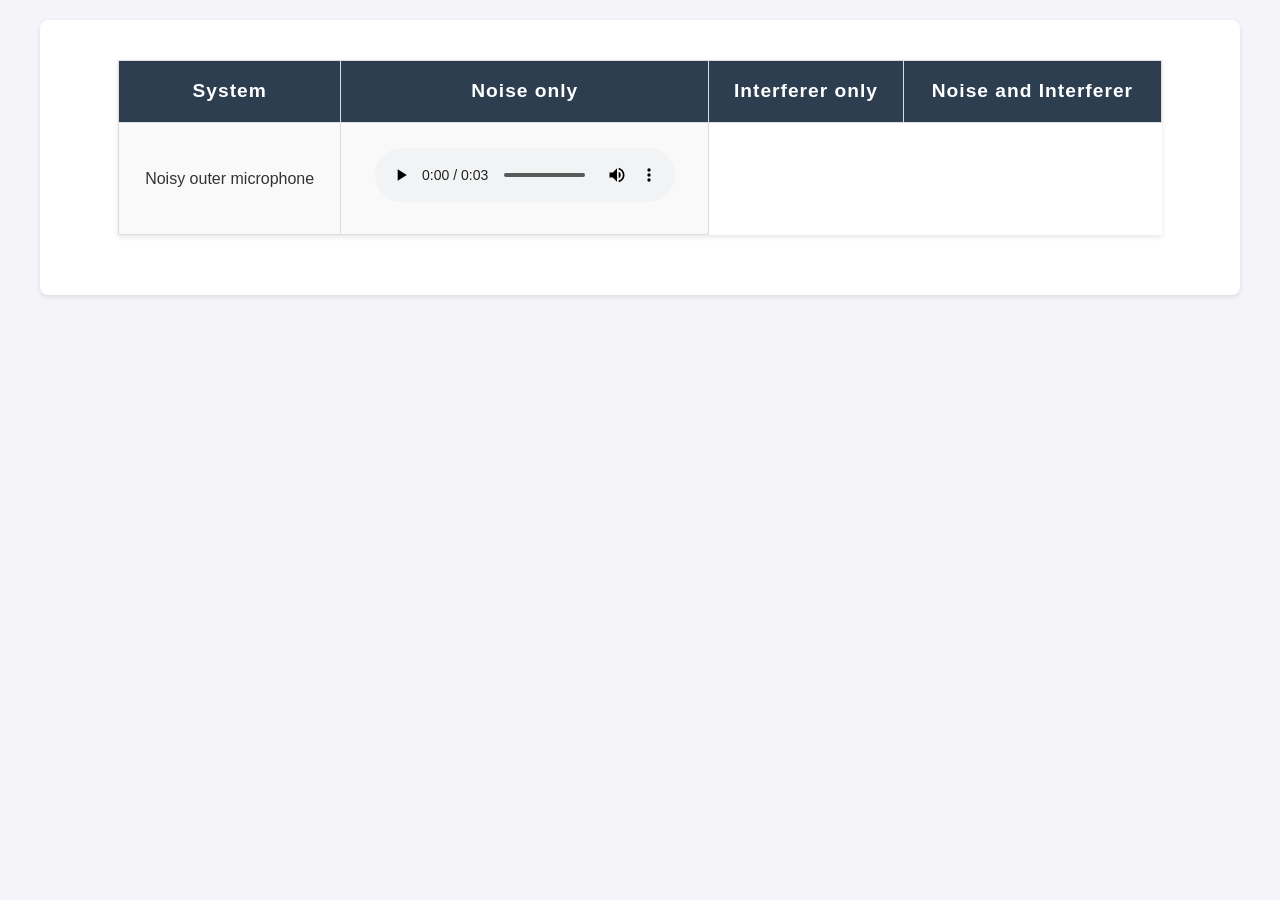
==== index.html @ b4fbca9c "Rename index_empty.html to index.html" ====
<!DOCTYPE html>

<html lang="en-US">
<head>
<meta charset="UTF-8">
<title>test test test</title>
<link rel="stylesheet" href="styles.css" />
</head>

<body>

<div>


<table>
<tr> 
<th>System</th><th>Noise only</th><th>Interferer only</th><th>Noise and Interferer</th>
</tr>

<tr> 
<td>
Noisy outer microphone 
</td>
<td>
	<audio controls="controls"><source src="audio_empty/output_0.wav" type="audio/x-wav" /></audio>
	</td>

</tr>

</table>

</body>
</html>
---- styles.css ----
/* General Styles */
body {
    font-family: 'Arial', sans-serif;
    line-height: 1.6;
    margin: 0;
    padding: 0;
    background-color: #f4f4f9;
    color: #333;
    text-align: center;
    max-width: 1200px;
    margin: auto;
}

/* Header Styles */
h1 {
    font-size: 2.5rem;
    color: #2c3e50;
    margin-bottom: 20px;
}

h2 {
    font-size: 2rem;
    color: #34495e;
    margin-bottom: 15px;
}

p {
    font-size: 1rem;
    color: #555;
    margin-bottom: 20px;
    text-align: left;
}

/* Links */
a {
    color: #3498db;
    text-decoration: none;
}

a:hover {
    text-decoration: underline;
}

/* Table Styles */
table {
    width: 90%;
    margin: 20px auto;
    margin-bottom: 40px; /* Add this */
    border-collapse: collapse;
    box-shadow: 0 2px 5px rgba(0, 0, 0, 0.1);
    background-color: #fff;
}

/* Ensure the first column has a minimum width */
table th:first-child,
table td:first-child {
    min-width: 150px; /* Adjust this value as needed */
    white-space: nowrap; /* Prevent text from wrapping */
}

table th,
table td {
    padding: 15px;
    text-align: center;
    border: 1px solid #ddd;
}

table th {
    background-color: #2c3e50;
    color: #fff;
    font-weight: bold;
    font-size: 1.2rem; /* Add this */
    letter-spacing: 1px; /* Add this */
}

table tr:nth-child(even) {
    background-color: #f9f9f9;
}

table tr:hover {
    background-color: #f1f1f1;
}

/* Audio Controls */
audio {
    margin: 10px 0;
}

/* Div and Figure Styling */
div {
    padding: 20px;
    margin: 20px auto;
    background-color: #fff;
    border-radius: 8px;
    box-shadow: 0 2px 5px rgba(0, 0, 0, 0.1);
}

figure {
    margin: 20px auto;
    text-align: center;
}

/* Responsive Design */
@media (max-width: 768px) {
    body {
        padding: 10px;
    }

    h1 {
        font-size: 2rem;
    }

    h2 {
        font-size: 1.5rem;
    }

    table {
        width: 100%;
    }
}

/* Styling for Description List */
dl {
    margin: 20px auto;
    padding: 20px;
    background-color: #f9f9f9; /* Light background for contrast */
    border-radius: 8px; /* Rounded corners */
    box-shadow: 0 2px 5px rgba(0, 0, 0, 0.1); /* Subtle shadow for depth */
    max-width: 800px; /* Limit the width */
    font-family: 'Arial', sans-serif;
}

dt {
    font-weight: bold;
    font-size: 1.2rem; /* Slightly larger font for emphasis */
    color: #2c3e50; /* Darker color for the term */
    margin-top: 15px; /* Space above each term */
    text-align: left; /* Align terms to the left */
}

dd {
    font-size: 1rem;
    color: #555; /* Softer color for the description */
    margin-left: 20px; /* Indent descriptions */
    margin-bottom: 10px; /* Space between descriptions */
    line-height: 1.6; /* Improve readability */
    text-align: left; /* Align terms to the left */
}
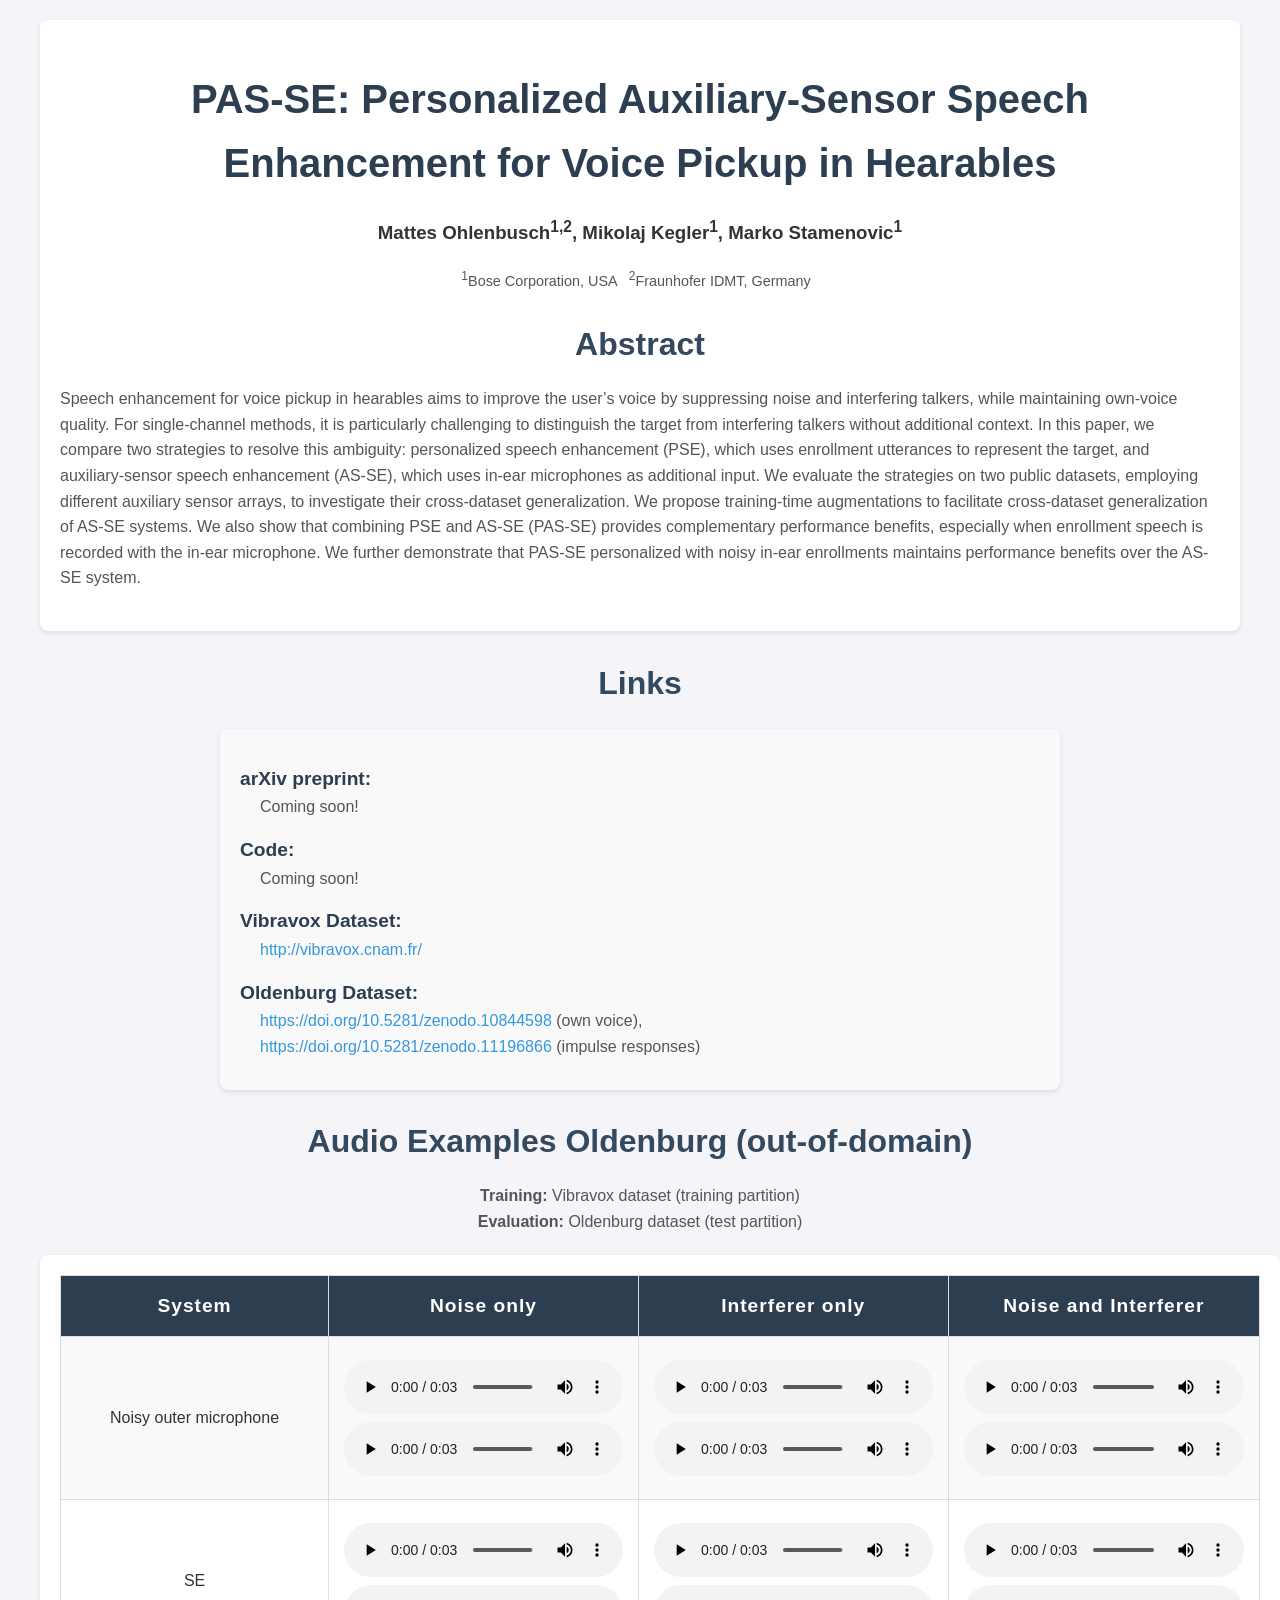
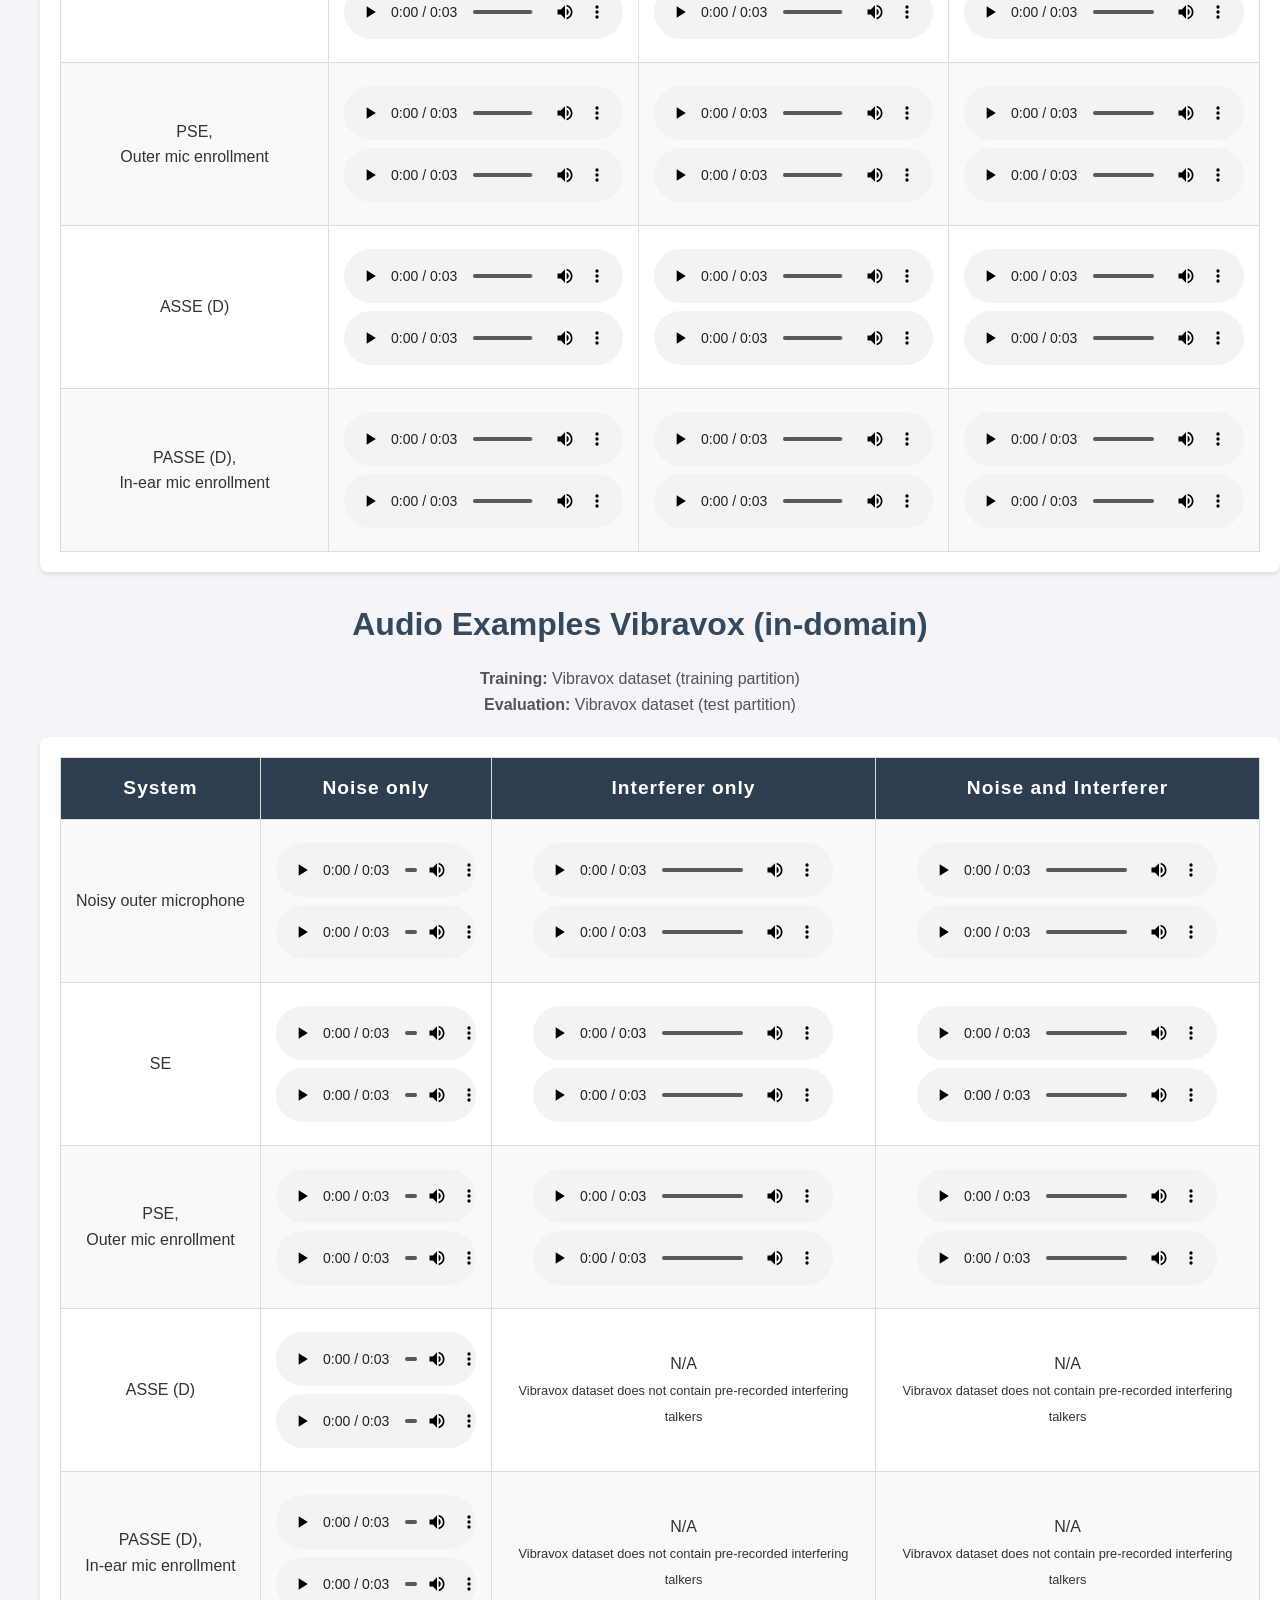
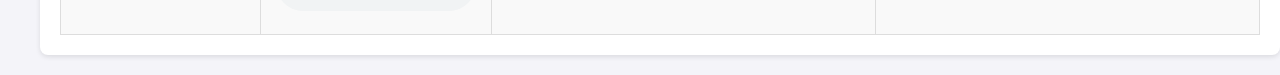
==== commit 62a959c7: "Updates" ====
--- a/index.html
+++ b/index.html
@@ -3,15 +3,58 @@
 <html lang="en-US">
 <head>
 <meta charset="UTF-8">
-<title>test test test</title>
+<title>PASSE: Personalized Auxiliary-Sensor Speech Enhancement for Voice Pickup in Hearables</title>
 <link rel="stylesheet" href="styles.css" />
 </head>
 
 <body>
 
 <div>
-
-
+<h1>
+PAS-SE: Personalized Auxiliary-Sensor Speech Enhancement for Voice Pickup in Hearables</h1>
+<h3>
+Mattes Ohlenbusch<sup>1,2</sup>, Mikolaj Kegler<sup>1</sup>, Marko Stamenovic<sup>1</sup>
+</h3>
+
+<p style="font-size: 0.9em; text-align: center; margin-top: 5px; margin-bottom: 20px;">
+<sup>1</sup>Bose Corporation, USA &nbsp; <sup>2</sup>Fraunhofer IDMT, Germany &nbsp;
+</p>
+
+<h2>Abstract</h2>
+<p>
+Speech enhancement for voice pickup in hearables aims to improve the user’s voice by suppressing noise and interfering talkers, while maintaining own-voice quality. 
+For single-channel methods, it is particularly challenging to distinguish the target from interfering talkers without additional context. 
+In this paper, we compare two strategies to resolve this ambiguity:
+personalized speech enhancement (PSE), which uses enrollment utterances to represent the target, and auxiliary‑sensor speech enhancement (AS-SE), which uses in‑ear microphones as additional input.
+We evaluate the strategies on two public datasets, employing different auxiliary sensor arrays, to investigate their cross-dataset generalization.
+We propose training‑time augmentations to facilitate cross-dataset generalization of AS-SE systems. We also show that combining PSE and AS-SE (PAS-SE) provides complementary performance benefits, especially when enrollment speech is recorded with the in‑ear microphone.
+We further demonstrate that PAS-SE personalized with noisy in-ear enrollments maintains performance benefits over the AS-SE system.
+</p>
+</div>
+
+<h2>Links</h2>
+
+<dl>
+	<dt>arXiv preprint:</dt> 
+	<dd>Coming soon!<!-- This is a comment <a href="https://arxiv.org/abs/2310.06554">https://arxiv.org/abs/2310.06554</a> --></dd>
+	<dt>Code:</dt>
+	<dd>Coming soon!</dd>
+	<dt>Vibravox Dataset:</dt> 
+	<dd><a href="http://vibravox.cnam.fr/">http://vibravox.cnam.fr/</a></dd>
+	<dt>Oldenburg Dataset:</dt> 
+	<dd><a href="https://doi.org/10.5281/zenodo.10844598">https://doi.org/10.5281/zenodo.10844598</a> (own voice),<br>
+		<a href="https://doi.org/10.5281/zenodo.11196866">https://doi.org/10.5281/zenodo.11196866</a> (impulse responses)</dd>
+
+</dl>
+
+<h2>Audio Examples Oldenburg (out-of-domain)</h2>
+
+<p style="text-align: center;">
+<strong>Training:</strong> Vibravox dataset (training partition)<br>
+<strong>Evaluation:</strong> Oldenburg dataset (test partition)
+</p>
+
+<div class="table-container">
 <table>
 <tr> 
 <th>System</th><th>Noise only</th><th>Interferer only</th><th>Noise and Interferer</th>
@@ -22,12 +65,299 @@
 Noisy outer microphone 
 </td>
 <td>
-	<audio controls="controls"><source src="audio_empty/output_0.wav" type="audio/x-wav" /></audio>
-	</td>
-
-</tr>
+	<audio controls="controls"><source src="audio/OL_N/Noisy_Ref/output_0.wav" type="audio/x-wav" /></audio>
+	<audio controls="controls"><source src="audio/OL_N/Noisy_Ref/output_1.wav" type="audio/x-wav" /></audio>
+</td>
+<td>
+	<audio controls="controls"><source src="audio/OL_I/Noisy_Ref/output_0.wav" type="audio/x-wav" /></audio>
+	<audio controls="controls"><source src="audio/OL_I/Noisy_Ref/output_1.wav" type="audio/x-wav" /></audio>
+</td>
+<td>
+	<audio controls="controls"><source src="audio/OL_NI/Noisy_Ref/output_0.wav" type="audio/x-wav" /></audio>
+	<audio controls="controls"><source src="audio/OL_NI/Noisy_Ref/output_1.wav" type="audio/x-wav" /></audio>
+</td>
+</tr>
+
+<tr> 
+<td>
+SE 
+</td>
+<td>
+	<audio controls="controls"><source src="audio/OL_N/FTJNF_SC/output_0.wav" type="audio/x-wav" /></audio>
+	<audio controls="controls"><source src="audio/OL_N/FTJNF_SC/output_1.wav" type="audio/x-wav" /></audio>
+</td>
+<td>
+	<audio controls="controls"><source src="audio/OL_I/FTJNF_SC/output_0.wav" type="audio/x-wav" /></audio>
+	<audio controls="controls"><source src="audio/OL_I/FTJNF_SC/output_1.wav" type="audio/x-wav" /></audio>
+</td>
+<td>
+	<audio controls="controls"><source src="audio/OL_NI/FTJNF_SC/output_0.wav" type="audio/x-wav" /></audio>
+	<audio controls="controls"><source src="audio/OL_NI/FTJNF_SC/output_1.wav" type="audio/x-wav" /></audio>
+</td>
+</tr>
+
+
+<tr> 
+	<td>
+	PSE,<br>Outer mic enrollment
+	</td>
+	<td>
+		<audio controls="controls"><source src="audio/OL_N/FTJNF_SC_OM/output_0.wav" type="audio/x-wav" /></audio>
+		<audio controls="controls"><source src="audio/OL_N/FTJNF_SC_OM/output_1.wav" type="audio/x-wav" /></audio>
+	</td>
+	<td>
+		<audio controls="controls"><source src="audio/OL_I/FTJNF_SC_OM/output_0.wav" type="audio/x-wav" /></audio>
+		<audio controls="controls"><source src="audio/OL_I/FTJNF_SC_OM/output_1.wav" type="audio/x-wav" /></audio>
+	</td>
+	<td>
+		<audio controls="controls"><source src="audio/OL_NI/FTJNF_SC_OM/output_0.wav" type="audio/x-wav" /></audio>
+		<audio controls="controls"><source src="audio/OL_NI/FTJNF_SC_OM/output_1.wav" type="audio/x-wav" /></audio>
+	</td>
+	</tr>
+
+
+<tr> 
+<td>
+ASSE (D) 
+</td>
+<td>
+	<audio controls="controls"><source src="audio/OL_N/FTJNF_MC_D/output_0.wav" type="audio/x-wav" /></audio>
+	<audio controls="controls"><source src="audio/OL_N/FTJNF_MC_D/output_1.wav" type="audio/x-wav" /></audio>
+</td>
+<td>
+	<audio controls="controls"><source src="audio/OL_I/FTJNF_MC_D/output_0.wav" type="audio/x-wav" /></audio>
+	<audio controls="controls"><source src="audio/OL_I/FTJNF_MC_D/output_1.wav" type="audio/x-wav" /></audio>
+</td>
+<td>
+	<audio controls="controls"><source src="audio/OL_NI/FTJNF_MC_D/output_0.wav" type="audio/x-wav" /></audio>
+	<audio controls="controls"><source src="audio/OL_NI/FTJNF_MC_D/output_1.wav" type="audio/x-wav" /></audio>
+</td>
+</tr>
+
+
+<tr> 
+	<td>
+	PASSE (D),<br>In-ear mic enrollment
+	</td>
+	<td>
+		<audio controls="controls"><source src="audio/OL_N/FTJNF_MC_D_IM/output_0.wav" type="audio/x-wav" /></audio>
+		<audio controls="controls"><source src="audio/OL_N/FTJNF_MC_D_IM/output_1.wav" type="audio/x-wav" /></audio>
+	</td>
+	<td>
+		<audio controls="controls"><source src="audio/OL_I/FTJNF_MC_D_IM/output_0.wav" type="audio/x-wav" /></audio>
+		<audio controls="controls"><source src="audio/OL_I/FTJNF_MC_D_IM/output_1.wav" type="audio/x-wav" /></audio>
+	</td>
+	<td>
+		<audio controls="controls"><source src="audio/OL_NI/FTJNF_MC_D_IM/output_0.wav" type="audio/x-wav" /></audio>
+		<audio controls="controls"><source src="audio/OL_NI/FTJNF_MC_D_IM/output_1.wav" type="audio/x-wav" /></audio>
+	</td>
+	</tr>
 
 </table>
+</div>
+
+<!-- Alternative card layout for very small screens -->
+<div class="cards-container">
+    <div class="audio-card">
+        <h4>Noisy outer microphone</h4>
+        <div class="audio-section">
+            <h5>Noise only</h5>
+            <audio controls="controls"><source src="audio/OL_N/Noisy_Ref/output_0.wav" type="audio/x-wav" /></audio>
+            <audio controls="controls"><source src="audio/OL_N/Noisy_Ref/output_1.wav" type="audio/x-wav" /></audio>
+        </div>
+        <div class="audio-section">
+            <h5>Interferer only</h5>
+            <audio controls="controls"><source src="audio/OL_I/Noisy_Ref/output_0.wav" type="audio/x-wav" /></audio>
+            <audio controls="controls"><source src="audio/OL_I/Noisy_Ref/output_1.wav" type="audio/x-wav" /></audio>
+        </div>
+        <div class="audio-section">
+            <h5>Noise and Interferer</h5>
+            <audio controls="controls"><source src="audio/OL_NI/Noisy_Ref/output_0.wav" type="audio/x-wav" /></audio>
+            <audio controls="controls"><source src="audio/OL_NI/Noisy_Ref/output_1.wav" type="audio/x-wav" /></audio>
+        </div>
+    </div>
+
+    <div class="audio-card">
+        <h4>SE</h4>
+        <div class="audio-section">
+            <h5>Noise only</h5>
+            <audio controls="controls"><source src="audio/OL_N/FTJNF_SC/output_0.wav" type="audio/x-wav" /></audio>
+            <audio controls="controls"><source src="audio/OL_N/FTJNF_SC/output_1.wav" type="audio/x-wav" /></audio>
+        </div>
+        <div class="audio-section">
+            <h5>Interferer only</h5>
+            <audio controls="controls"><source src="audio/OL_I/FTJNF_SC/output_0.wav" type="audio/x-wav" /></audio>
+            <audio controls="controls"><source src="audio/OL_I/FTJNF_SC/output_1.wav" type="audio/x-wav" /></audio>
+        </div>
+        <div class="audio-section">
+            <h5>Noise and Interferer</h5>
+            <audio controls="controls"><source src="audio/OL_NI/FTJNF_SC/output_0.wav" type="audio/x-wav" /></audio>
+            <audio controls="controls"><source src="audio/OL_NI/FTJNF_SC/output_1.wav" type="audio/x-wav" /></audio>
+        </div>
+    </div>
+
+    <div class="audio-card">
+        <h4>PSE, Outer mic enrollment</h4>
+        <div class="audio-section">
+            <h5>Noise only</h5>
+            <audio controls="controls"><source src="audio/OL_N/FTJNF_SC_OM/output_0.wav" type="audio/x-wav" /></audio>
+            <audio controls="controls"><source src="audio/OL_N/FTJNF_SC_OM/output_1.wav" type="audio/x-wav" /></audio>
+        </div>
+        <div class="audio-section">
+            <h5>Interferer only</h5>
+            <audio controls="controls"><source src="audio/OL_I/FTJNF_SC_OM/output_0.wav" type="audio/x-wav" /></audio>
+            <audio controls="controls"><source src="audio/OL_I/FTJNF_SC_OM/output_1.wav" type="audio/x-wav" /></audio>
+        </div>
+        <div class="audio-section">
+            <h5>Noise and Interferer</h5>
+            <audio controls="controls"><source src="audio/OL_NI/FTJNF_SC_OM/output_0.wav" type="audio/x-wav" /></audio>
+            <audio controls="controls"><source src="audio/OL_NI/FTJNF_SC_OM/output_1.wav" type="audio/x-wav" /></audio>
+        </div>
+    </div>
+
+    <div class="audio-card">
+        <h4>ASSE (D)</h4>
+        <div class="audio-section">
+            <h5>Noise only</h5>
+            <audio controls="controls"><source src="audio/OL_N/FTJNF_MC_D/output_0.wav" type="audio/x-wav" /></audio>
+            <audio controls="controls"><source src="audio/OL_N/FTJNF_MC_D/output_1.wav" type="audio/x-wav" /></audio>
+        </div>
+        <div class="audio-section">
+            <h5>Interferer only</h5>
+            <audio controls="controls"><source src="audio/OL_I/FTJNF_MC_D/output_0.wav" type="audio/x-wav" /></audio>
+            <audio controls="controls"><source src="audio/OL_I/FTJNF_MC_D/output_1.wav" type="audio/x-wav" /></audio>
+        </div>
+        <div class="audio-section">
+            <h5>Noise and Interferer</h5>
+            <audio controls="controls"><source src="audio/OL_NI/FTJNF_MC_D/output_0.wav" type="audio/x-wav" /></audio>
+            <audio controls="controls"><source src="audio/OL_NI/FTJNF_MC_D/output_1.wav" type="audio/x-wav" /></audio>
+        </div>
+    </div>
+
+    <div class="audio-card">
+        <h4>PASSE (D), In-ear mic enrollment</h4>
+        <div class="audio-section">
+            <h5>Noise only</h5>
+            <audio controls="controls"><source src="audio/OL_N/FTJNF_MC_D_IM/output_0.wav" type="audio/x-wav" /></audio>
+            <audio controls="controls"><source src="audio/OL_N/FTJNF_MC_D_IM/output_1.wav" type="audio/x-wav" /></audio>
+        </div>
+        <div class="audio-section">
+            <h5>Interferer only</h5>
+            <audio controls="controls"><source src="audio/OL_I/FTJNF_MC_D_IM/output_0.wav" type="audio/x-wav" /></audio>
+            <audio controls="controls"><source src="audio/OL_I/FTJNF_MC_D_IM/output_1.wav" type="audio/x-wav" /></audio>
+        </div>
+        <div class="audio-section">
+            <h5>Noise and Interferer</h5>
+            <audio controls="controls"><source src="audio/OL_NI/FTJNF_MC_D_IM/output_0.wav" type="audio/x-wav" /></audio>
+            <audio controls="controls"><source src="audio/OL_NI/FTJNF_MC_D_IM/output_1.wav" type="audio/x-wav" /></audio>
+        </div>
+    </div>
+</div>
+
+<h2>Audio Examples Vibravox (in-domain)</h2>
+
+<p style="text-align: center;">
+<strong>Training:</strong> Vibravox dataset (training partition)<br>
+<strong>Evaluation:</strong> Vibravox dataset (test partition)
+</p>
+
+<div class="table-container">
+<table>
+<tr> 
+<th>System</th><th>Noise only</th><th>Interferer only</th><th>Noise and Interferer</th>
+</tr>
+
+<tr> 
+<td>
+Noisy outer microphone 
+</td>
+<td>
+	<audio controls="controls"><source src="audio/VV_N/Noisy_Ref/output_0.wav" type="audio/x-wav" /></audio>
+	<audio controls="controls"><source src="audio/VV_N/Noisy_Ref/output_1.wav" type="audio/x-wav" /></audio>
+	</td>
+<td>
+	<audio controls="controls"><source src="audio/VV_I/Noisy_Ref/output_0.wav" type="audio/x-wav" /></audio>
+	<audio controls="controls"><source src="audio/VV_I/Noisy_Ref/output_1.wav" type="audio/x-wav" /></audio>
+	</td>
+<td>
+	<audio controls="controls"><source src="audio/VV_NI/Noisy_Ref/output_0.wav" type="audio/x-wav" /></audio>
+	<audio controls="controls"><source src="audio/VV_NI/Noisy_Ref/output_1.wav" type="audio/x-wav" /></audio>
+	</td>
+</tr>
+
+<tr> 
+<td>
+SE 
+</td>
+<td>
+	<audio controls="controls"><source src="audio/VV_N/FTJNF_SC/output_0.wav" type="audio/x-wav" /></audio>
+	<audio controls="controls"><source src="audio/VV_N/FTJNF_SC/output_1.wav" type="audio/x-wav" /></audio>
+	</td>
+<td>
+	<audio controls="controls"><source src="audio/VV_I/FTJNF_SC/output_0.wav" type="audio/x-wav" /></audio>
+	<audio controls="controls"><source src="audio/VV_I/FTJNF_SC/output_1.wav" type="audio/x-wav" /></audio>
+	</td>
+<td>
+	<audio controls="controls"><source src="audio/VV_NI/FTJNF_SC/output_0.wav" type="audio/x-wav" /></audio>
+	<audio controls="controls"><source src="audio/VV_NI/FTJNF_SC/output_1.wav" type="audio/x-wav" /></audio>
+	</td>
+</tr>
+
+
+<tr> 
+	<td>
+	PSE,<br>Outer mic enrollment
+	</td>
+	<td>
+		<audio controls="controls"><source src="audio/VV_N/FTJNF_SC_OM/output_0.wav" type="audio/x-wav" /></audio>
+		<audio controls="controls"><source src="audio/VV_N/FTJNF_SC_OM/output_1.wav" type="audio/x-wav" /></audio>
+			</td>
+	<td>
+		<audio controls="controls"><source src="audio/VV_I/FTJNF_SC_OM/output_0.wav" type="audio/x-wav" /></audio>
+		<audio controls="controls"><source src="audio/VV_I/FTJNF_SC_OM/output_1.wav" type="audio/x-wav" /></audio>
+		</td>
+	<td>
+		<audio controls="controls"><source src="audio/VV_NI/FTJNF_SC_OM/output_0.wav" type="audio/x-wav" /></audio>
+		<audio controls="controls"><source src="audio/VV_NI/FTJNF_SC_OM/output_1.wav" type="audio/x-wav" /></audio>
+	</td>
+	</tr>
+
+<tr> 
+<td>
+ASSE (D) 
+</td>
+<td>
+	<audio controls="controls"><source src="audio/VV_N/FTJNF_MC_D/output_0.wav" type="audio/x-wav" /></audio>
+	<audio controls="controls"><source src="audio/VV_N/FTJNF_MC_D/output_1.wav" type="audio/x-wav" /></audio>
+	</td>
+<td>
+	N/A<br><span style="font-size: 0.8em;">Vibravox dataset does not contain pre-recorded interfering talkers</span>
+</td>
+<td>
+	N/A<br><span style="font-size: 0.8em;">Vibravox dataset does not contain pre-recorded interfering talkers</span>
+</td>
+</tr>
+
+
+
+<tr> 
+	<td>
+	PASSE (D),<br>In-ear mic enrollment
+	</td>
+	<td>
+		<audio controls="controls"><source src="audio/VV_N/FTJNF_MC_D_IM/output_0.wav" type="audio/x-wav" /></audio>
+		<audio controls="controls"><source src="audio/VV_N/FTJNF_MC_D_IM/output_1.wav" type="audio/x-wav" /></audio>
+	</td>
+	<td>
+		N/A<br><span style="font-size: 0.8em;">Vibravox dataset does not contain pre-recorded interfering talkers</span>
+	</td>
+	<td>
+		N/A<br><span style="font-size: 0.8em;">Vibravox dataset does not contain pre-recorded interfering talkers</span>
+	</td>
+	</tr>
+
+</table>
+</div>
 
 </body>
-</html>
+</html>
--- a/styles.css
+++ b/styles.css
@@ -42,12 +42,20 @@
 }
 
 /* Table Styles */
+.table-container {
+    width: 100%;
+    overflow-x: auto;
+    margin: 20px 0;
+    border-radius: 8px;
+    box-shadow: 0 2px 5px rgba(0, 0, 0, 0.1);
+}
+
 table {
-    width: 90%;
-    margin: 20px auto;
-    margin-bottom: 40px; /* Add this */
+    width: 100%;
+    min-width: 800px; /* Minimum width to prevent cramping */
+    margin: 0;
+    margin-bottom: 0;
     border-collapse: collapse;
-    box-shadow: 0 2px 5px rgba(0, 0, 0, 0.1);
     background-color: #fff;
 }
 
@@ -83,7 +91,16 @@
 
 /* Audio Controls */
 audio {
-    margin: 10px 0;
+    margin: 5px 2px;
+    width: 100%;
+    max-width: 300px;
+    min-width: 200px;
+}
+
+/* Audio controls container for better mobile layout */
+td audio {
+    display: block;
+    margin: 8px auto;
 }
 
 /* Div and Figure Styling */
@@ -114,9 +131,145 @@
         font-size: 1.5rem;
     }
 
+    .table-container {
+        margin: 10px 0;
+    }
+
     table {
-        width: 100%;
-    }
+        min-width: 700px; /* Reduced minimum width for tablets */
+    }
+
+    table th,
+    table td {
+        padding: 10px 8px;
+        font-size: 0.9rem;
+    }
+
+    table th {
+        font-size: 1rem;
+    }
+
+    /* Ensure first column stays readable */
+    table th:first-child,
+    table td:first-child {
+        min-width: 120px;
+        font-size: 0.85rem;
+    }
+
+    audio {
+        max-width: 250px;
+        min-width: 180px;
+        margin: 6px auto;
+    }
+}
+
+/* Extra small screens */
+@media (max-width: 480px) {
+    h1 {
+        font-size: 1.8rem;
+        line-height: 1.3;
+    }
+
+    h2 {
+        font-size: 1.3rem;
+    }
+
+    .table-container {
+        margin: 10px -10px; /* Full width on small screens */
+        border-radius: 0;
+    }
+
+    table {
+        min-width: 600px; /* Further reduced for phones */
+    }
+
+    table th,
+    table td {
+        padding: 8px 6px;
+        font-size: 0.8rem;
+    }
+
+    table th {
+        font-size: 0.9rem;
+        letter-spacing: 0.5px;
+    }
+
+    table th:first-child,
+    table td:first-child {
+        min-width: 100px;
+        font-size: 0.75rem;
+        padding: 8px 4px;
+    }
+
+    audio {
+        max-width: 200px;
+        min-width: 150px;
+        margin: 4px auto;
+    }
+
+    /* Add scroll hint */
+    .table-container::after {
+        content: "← Scroll horizontally to see all columns →";
+        display: block;
+        text-align: center;
+        font-size: 0.7rem;
+        color: #666;
+        padding: 5px;
+        font-style: italic;
+    }
+}
+
+/* Alternative card layout for very small screens */
+@media (max-width: 360px) {
+    .table-container {
+        display: none; /* Hide table on very small screens */
+    }
+    
+    /* Show card layout instead */
+    .cards-container {
+        display: block;
+    }
+}
+
+/* Card layout styles (hidden by default) */
+.cards-container {
+    display: none;
+    margin: 20px 0;
+}
+
+.audio-card {
+    background: #fff;
+    border-radius: 8px;
+    margin: 15px 0;
+    padding: 15px;
+    box-shadow: 0 2px 5px rgba(0, 0, 0, 0.1);
+    border-left: 4px solid #2c3e50;
+}
+
+.audio-card h4 {
+    margin: 0 0 10px 0;
+    color: #2c3e50;
+    font-size: 1rem;
+    text-align: left;
+}
+
+.audio-section {
+    margin: 10px 0;
+    padding: 8px;
+    background: #f9f9f9;
+    border-radius: 4px;
+}
+
+.audio-section h5 {
+    margin: 0 0 8px 0;
+    font-size: 0.9rem;
+    color: #34495e;
+    text-align: left;
+}
+
+.audio-section audio {
+    width: 100%;
+    margin: 3px 0;
 }
 
 /* Styling for Description List */
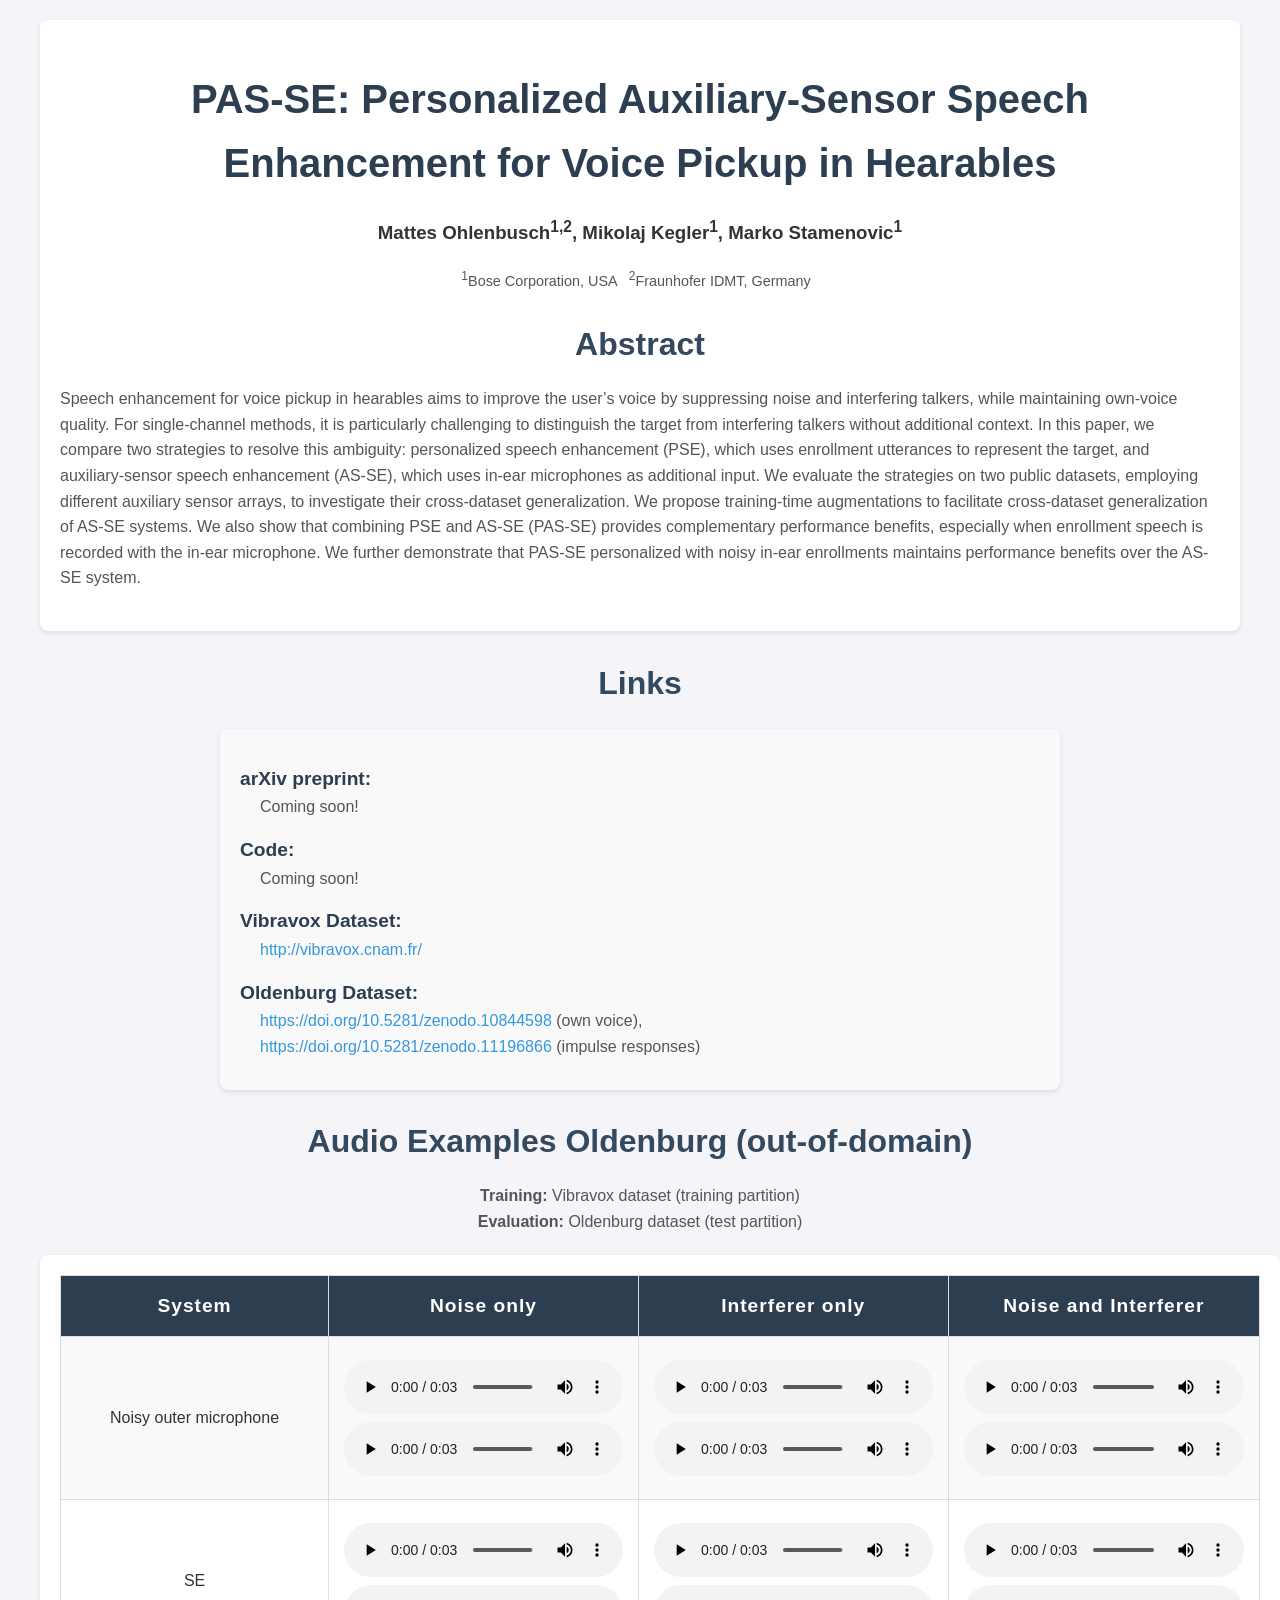
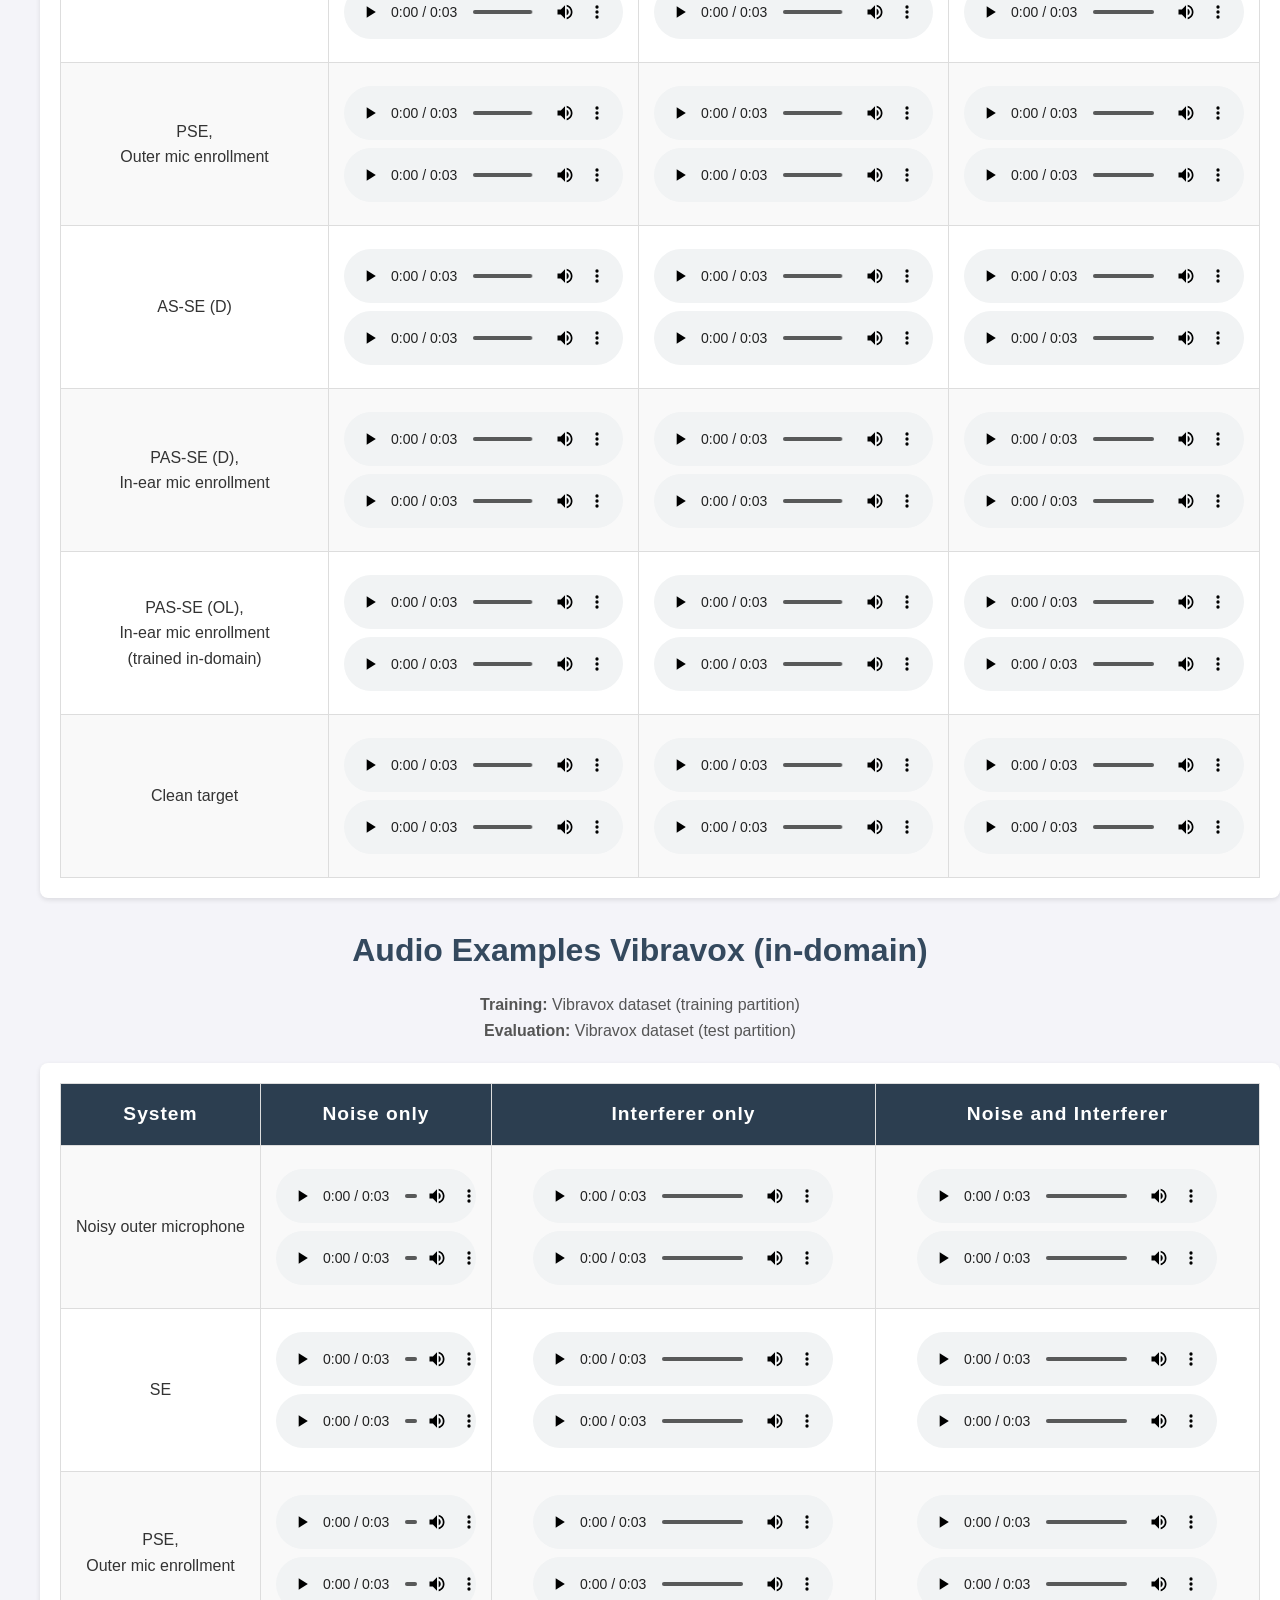
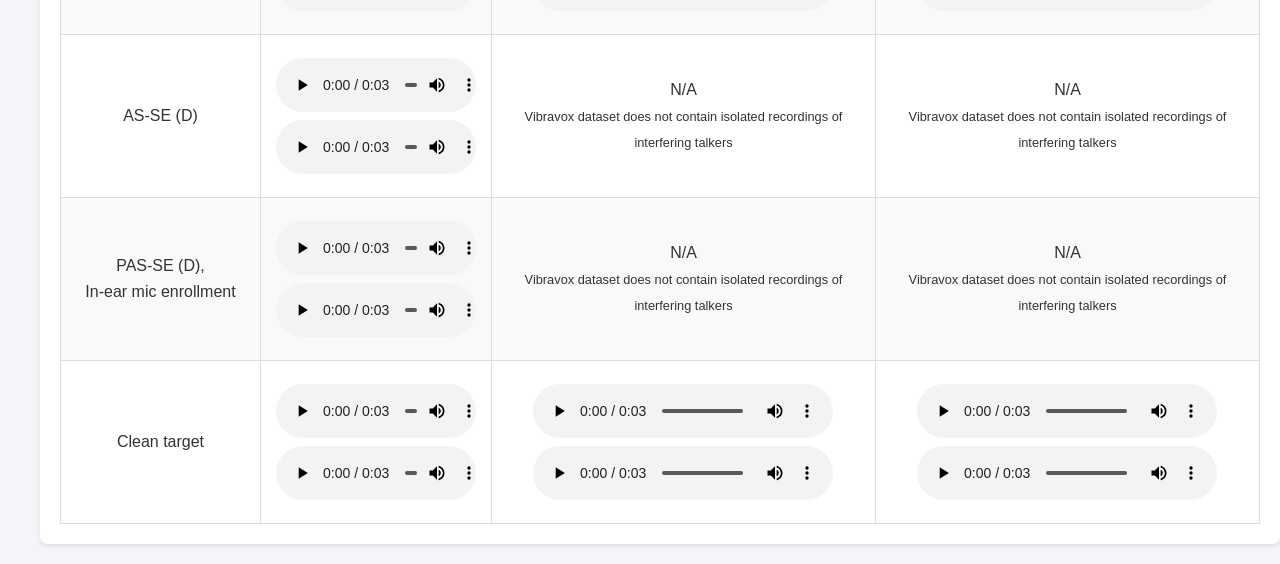
==== commit c37d6b45: "Update" ====
--- a/index.html
+++ b/index.html
@@ -118,7 +118,7 @@
 
 <tr> 
 <td>
-ASSE (D) 
+AS-SE (D) 
 </td>
 <td>
 	<audio controls="controls"><source src="audio/OL_N/FTJNF_MC_D/output_0.wav" type="audio/x-wav" /></audio>
@@ -137,7 +137,7 @@
 
 <tr> 
 	<td>
-	PASSE (D),<br>In-ear mic enrollment
+	PAS-SE (D),<br>In-ear mic enrollment
 	</td>
 	<td>
 		<audio controls="controls"><source src="audio/OL_N/FTJNF_MC_D_IM/output_0.wav" type="audio/x-wav" /></audio>
@@ -150,6 +150,42 @@
 	<td>
 		<audio controls="controls"><source src="audio/OL_NI/FTJNF_MC_D_IM/output_0.wav" type="audio/x-wav" /></audio>
 		<audio controls="controls"><source src="audio/OL_NI/FTJNF_MC_D_IM/output_1.wav" type="audio/x-wav" /></audio>
+	</td>
+	</tr>
+
+<tr> 
+	<td>
+	PAS-SE (OL),<br>In-ear mic enrollment<br>(trained in-domain)
+	</td>
+	<td>
+		<audio controls="controls"><source src="audio/OL_N/FTJNF_MC_OL_IM/output_0.wav" type="audio/x-wav" /></audio>
+		<audio controls="controls"><source src="audio/OL_N/FTJNF_MC_OL_IM/output_1.wav" type="audio/x-wav" /></audio>
+	</td>
+	<td>
+		<audio controls="controls"><source src="audio/OL_I/FTJNF_MC_OL_IM/output_0.wav" type="audio/x-wav" /></audio>
+		<audio controls="controls"><source src="audio/OL_I/FTJNF_MC_OL_IM/output_1.wav" type="audio/x-wav" /></audio>
+	</td>
+	<td>
+		<audio controls="controls"><source src="audio/OL_NI/FTJNF_MC_OL_IM/output_0.wav" type="audio/x-wav" /></audio>
+		<audio controls="controls"><source src="audio/OL_NI/FTJNF_MC_OL_IM/output_1.wav" type="audio/x-wav" /></audio>
+	</td>
+	</tr>
+
+<tr> 
+	<td>
+	Clean target 
+	</td>
+	<td>
+		<audio controls="controls"><source src="audio/OL_N/Clean_Target/output_0.wav" type="audio/x-wav" /></audio>
+		<audio controls="controls"><source src="audio/OL_N/Clean_Target/output_1.wav" type="audio/x-wav" /></audio>
+	</td>
+	<td>
+		<audio controls="controls"><source src="audio/OL_I/Clean_Target/output_0.wav" type="audio/x-wav" /></audio>
+		<audio controls="controls"><source src="audio/OL_I/Clean_Target/output_1.wav" type="audio/x-wav" /></audio>
+	</td>
+	<td>
+		<audio controls="controls"><source src="audio/OL_NI/Clean_Target/output_0.wav" type="audio/x-wav" /></audio>
+		<audio controls="controls"><source src="audio/OL_NI/Clean_Target/output_1.wav" type="audio/x-wav" /></audio>
 	</td>
 	</tr>
 
@@ -216,7 +252,7 @@
     </div>
 
     <div class="audio-card">
-        <h4>ASSE (D)</h4>
+        <h4>AS-SE (D)</h4>
         <div class="audio-section">
             <h5>Noise only</h5>
             <audio controls="controls"><source src="audio/OL_N/FTJNF_MC_D/output_0.wav" type="audio/x-wav" /></audio>
@@ -235,7 +271,7 @@
     </div>
 
     <div class="audio-card">
-        <h4>PASSE (D), In-ear mic enrollment</h4>
+        <h4>PAS-SE (D), In-ear mic enrollment</h4>
         <div class="audio-section">
             <h5>Noise only</h5>
             <audio controls="controls"><source src="audio/OL_N/FTJNF_MC_D_IM/output_0.wav" type="audio/x-wav" /></audio>
@@ -252,6 +288,25 @@
             <audio controls="controls"><source src="audio/OL_NI/FTJNF_MC_D_IM/output_1.wav" type="audio/x-wav" /></audio>
         </div>
     </div>
+	<div class="audio-card">
+        <h4>Clean target</h4>
+        <div class="audio-section">
+            <h5>Noise only</h5>
+            <audio controls="controls"><source src="audio/OL_N/Clean_Target/output_0.wav" type="audio/x-wav" /></audio>
+            <audio controls="controls"><source src="audio/OL_N/Clean_Target/output_1.wav" type="audio/x-wav" /></audio>
+        </div>
+        <div class="audio-section">
+            <h5>Interferer only</h5>
+            <audio controls="controls"><source src="audio/OL_I/Clean_Target/output_0.wav" type="audio/x-wav" /></audio>
+            <audio controls="controls"><source src="audio/OL_I/Clean_Target/output_1.wav" type="audio/x-wav" /></audio>
+        </div>
+        <div class="audio-section">
+            <h5>Noise and Interferer</h5>
+            <audio controls="controls"><source src="audio/OL_NI/Clean_Target/output_0.wav" type="audio/x-wav" /></audio>
+            <audio controls="controls"><source src="audio/OL_NI/Clean_Target/output_1.wav" type="audio/x-wav" /></audio>
+        </div>
+    </div>
+
 </div>
 
 <h2>Audio Examples Vibravox (in-domain)</h2>
@@ -324,35 +379,53 @@
 
 <tr> 
 <td>
-ASSE (D) 
+AS-SE (D) 
 </td>
 <td>
 	<audio controls="controls"><source src="audio/VV_N/FTJNF_MC_D/output_0.wav" type="audio/x-wav" /></audio>
 	<audio controls="controls"><source src="audio/VV_N/FTJNF_MC_D/output_1.wav" type="audio/x-wav" /></audio>
 	</td>
 <td>
-	N/A<br><span style="font-size: 0.8em;">Vibravox dataset does not contain pre-recorded interfering talkers</span>
-</td>
-<td>
-	N/A<br><span style="font-size: 0.8em;">Vibravox dataset does not contain pre-recorded interfering talkers</span>
-</td>
-</tr>
-
-
-
-<tr> 
-	<td>
-	PASSE (D),<br>In-ear mic enrollment
+	N/A<br><span style="font-size: 0.8em;">Vibravox dataset does not contain isolated recordings of interfering talkers</span>
+</td>
+<td>
+	N/A<br><span style="font-size: 0.8em;">Vibravox dataset does not contain isolated recordings of interfering talkers</span>
+</td>
+</tr>
+
+
+
+<tr> 
+	<td>
+	PAS-SE (D),<br>In-ear mic enrollment
 	</td>
 	<td>
 		<audio controls="controls"><source src="audio/VV_N/FTJNF_MC_D_IM/output_0.wav" type="audio/x-wav" /></audio>
 		<audio controls="controls"><source src="audio/VV_N/FTJNF_MC_D_IM/output_1.wav" type="audio/x-wav" /></audio>
 	</td>
 	<td>
-		N/A<br><span style="font-size: 0.8em;">Vibravox dataset does not contain pre-recorded interfering talkers</span>
-	</td>
-	<td>
-		N/A<br><span style="font-size: 0.8em;">Vibravox dataset does not contain pre-recorded interfering talkers</span>
+		N/A<br><span style="font-size: 0.8em;">Vibravox dataset does not contain isolated recordings of interfering talkers</span>
+	</td>
+	<td>
+		N/A<br><span style="font-size: 0.8em;">Vibravox dataset does not contain isolated recordings of interfering talkers</span>
+	</td>
+	</tr>
+
+<tr> 
+	<td>
+	Clean target 
+	</td>
+	<td>
+		<audio controls="controls"><source src="audio/VV_N/Clean_Target/output_0.wav" type="audio/x-wav" /></audio>
+		<audio controls="controls"><source src="audio/VV_N/Clean_Target/output_1.wav" type="audio/x-wav" /></audio>
+	</td>
+	<td>
+		<audio controls="controls"><source src="audio/VV_I/Clean_Target/output_0.wav" type="audio/x-wav" /></audio>
+		<audio controls="controls"><source src="audio/VV_I/Clean_Target/output_1.wav" type="audio/x-wav" /></audio>
+	</td>
+	<td>
+		<audio controls="controls"><source src="audio/VV_NI/Clean_Target/output_0.wav" type="audio/x-wav" /></audio>
+		<audio controls="controls"><source src="audio/VV_NI/Clean_Target/output_1.wav" type="audio/x-wav" /></audio>
 	</td>
 	</tr>
 
